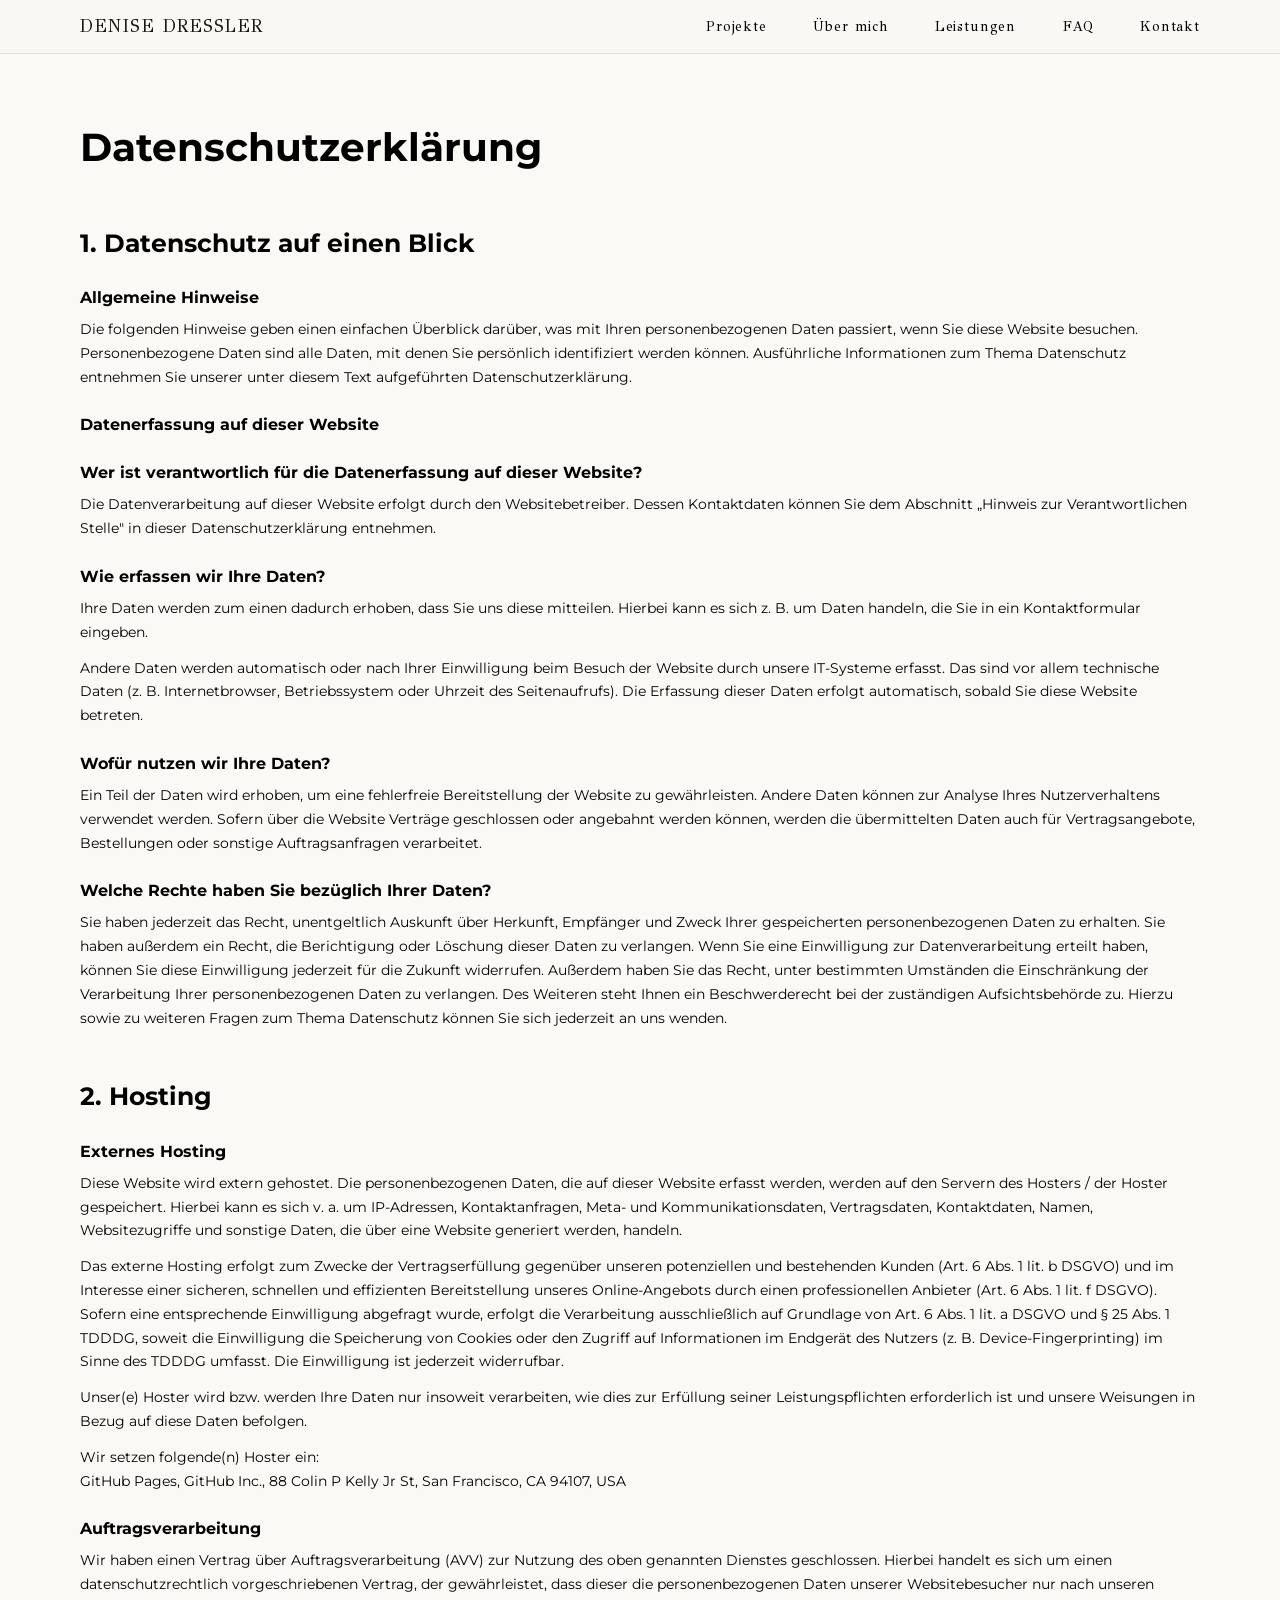
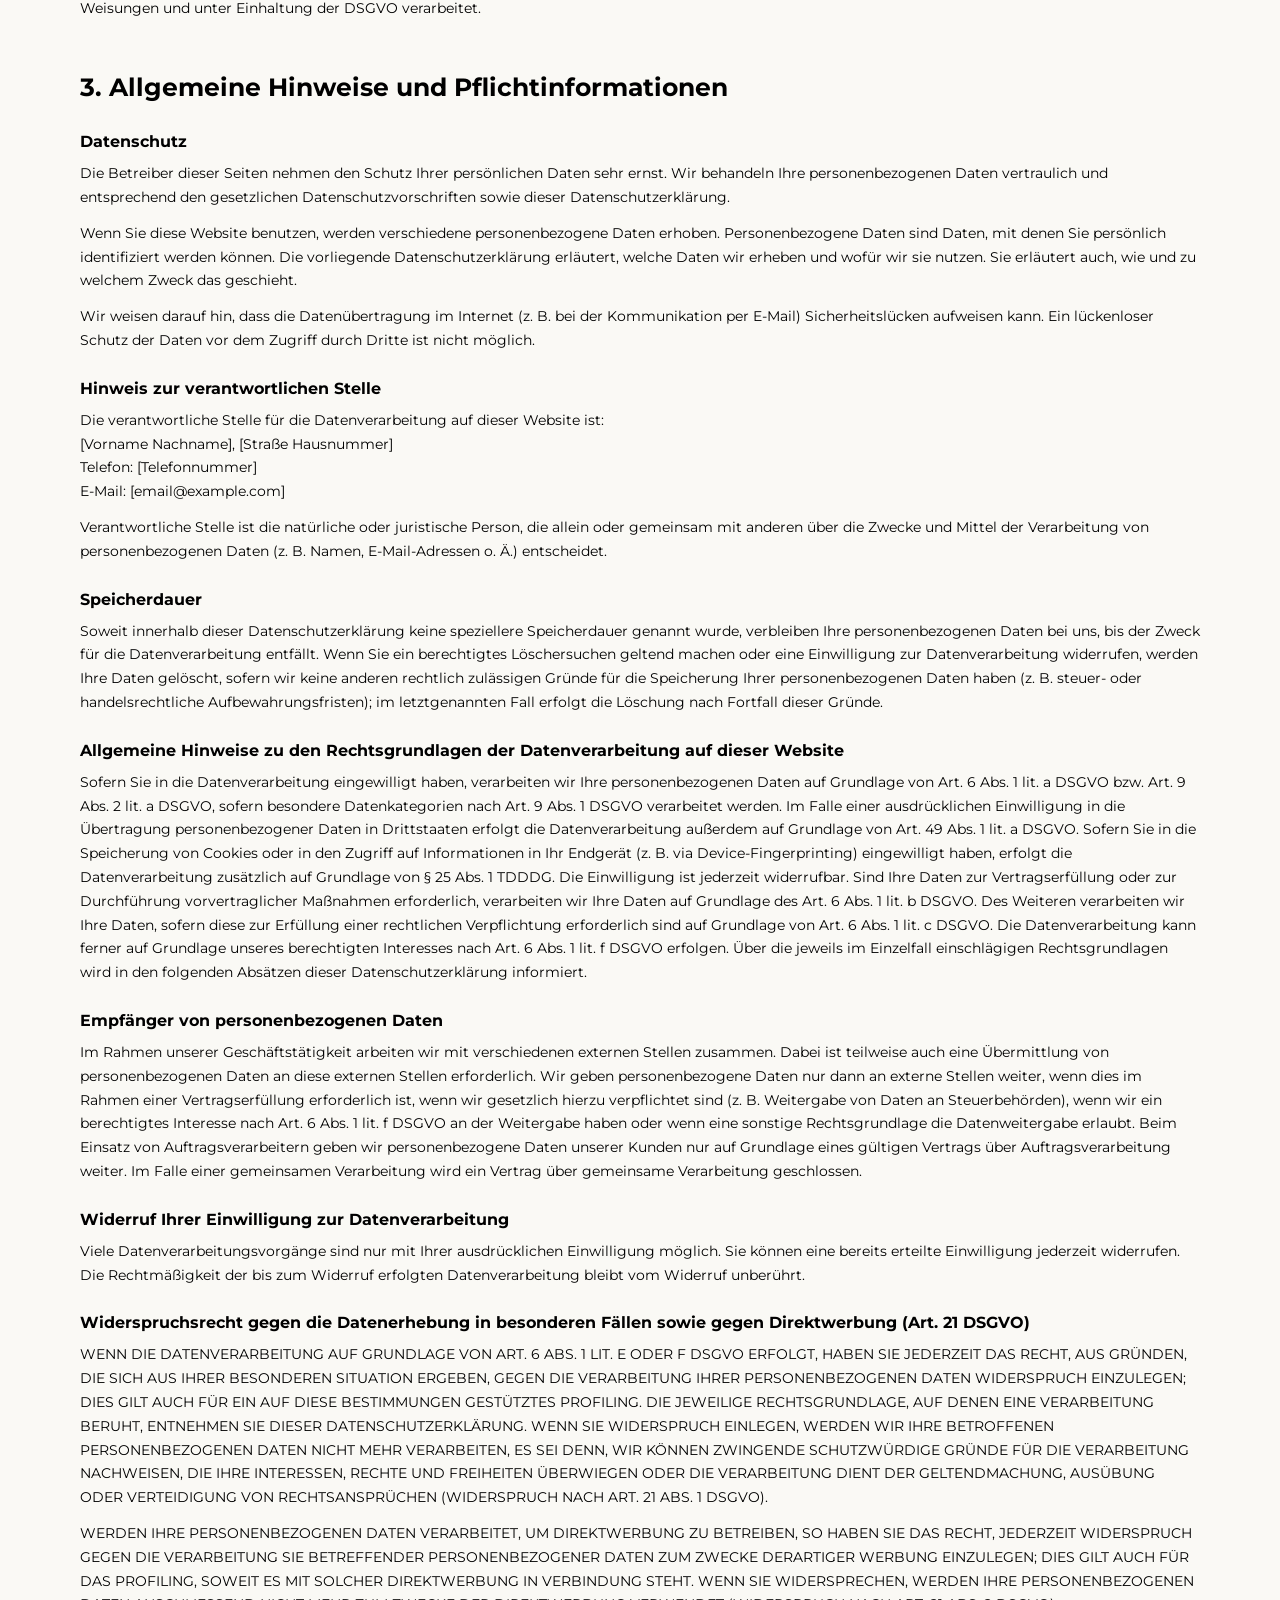
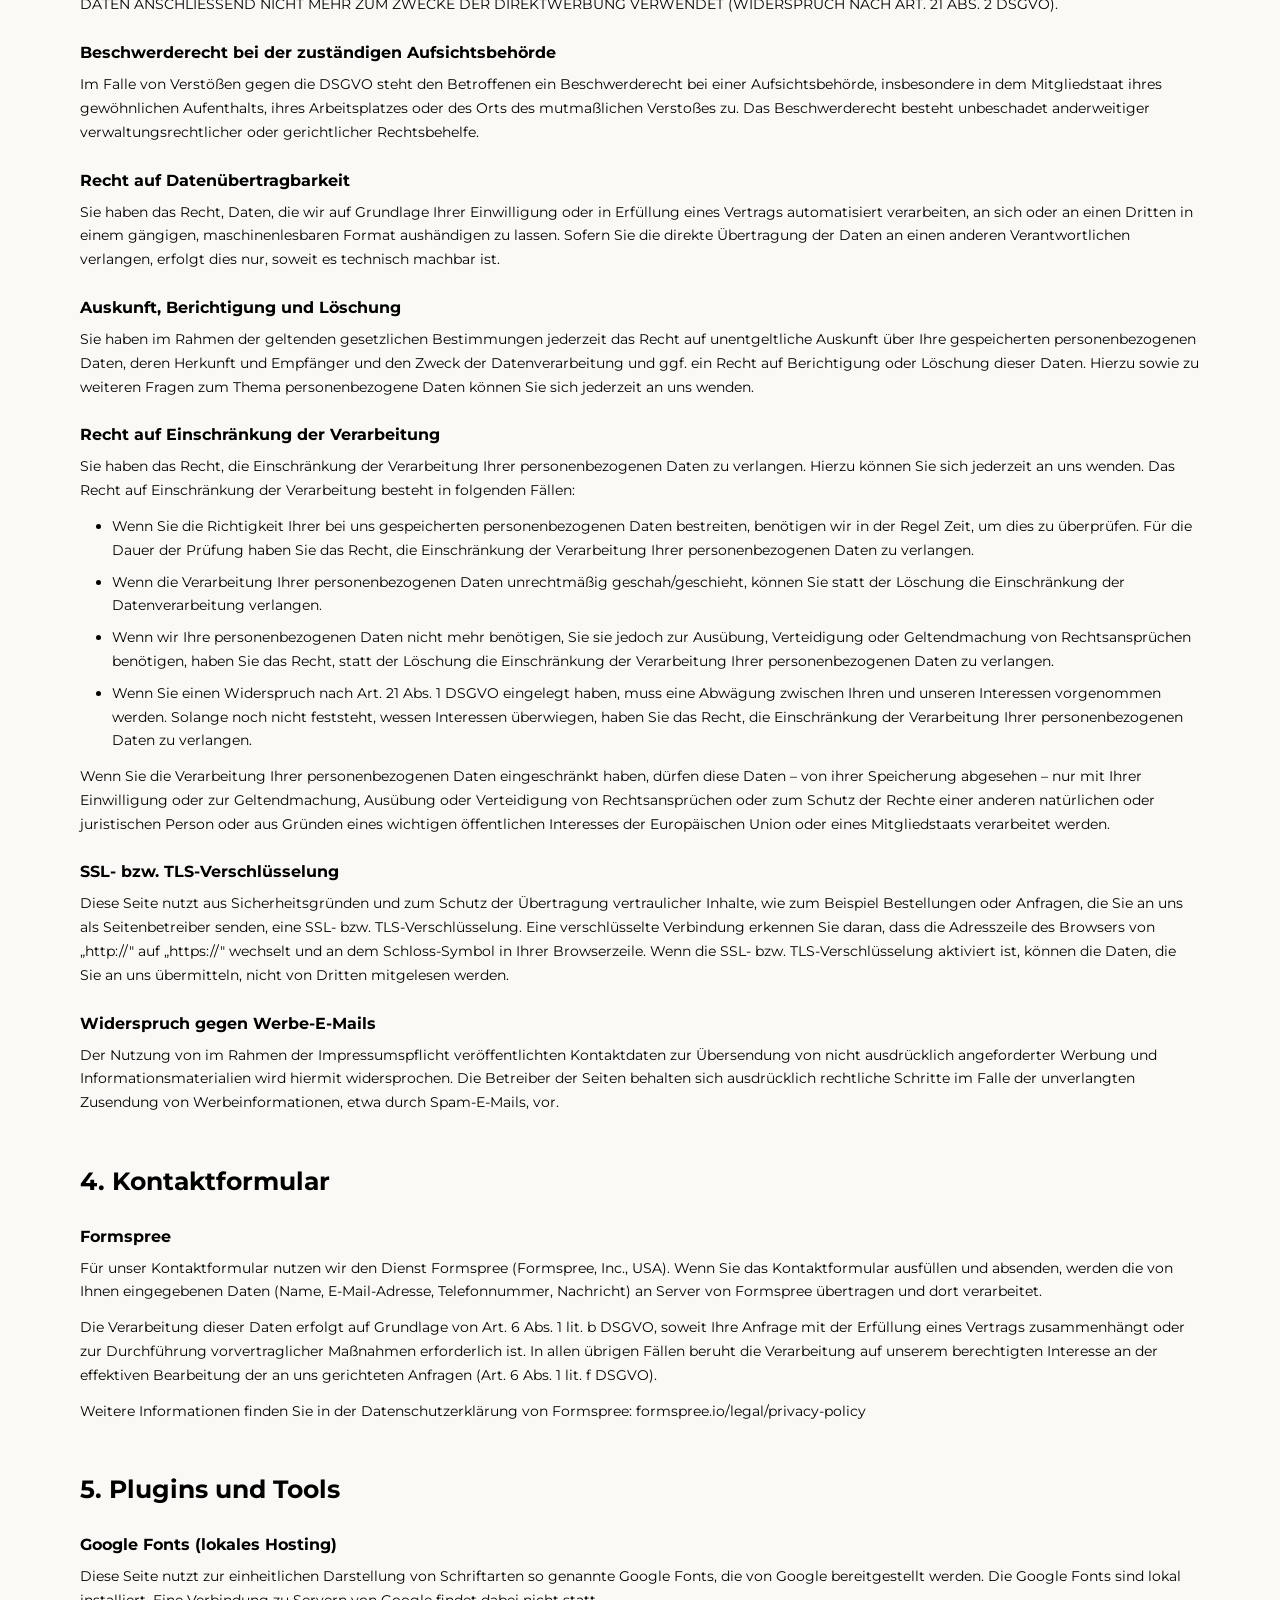
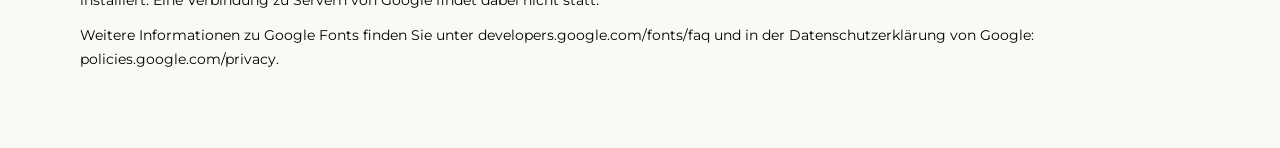
==== pages/datenschutz/index.html @ ee91f753 "first push" ====
<!doctype html>
<html lang="de">
  <head>
    <meta charset="utf-8" />
    <meta name="viewport" content="width=device-width,initial-scale=1" />
    <title>Datenschutz – Denise Dressler Interiors</title>
    <meta name="description" content="Datenschutzerklärung – Denise Dressler Interiors." />
    <meta name="robots" content="noindex" />
    <link rel="stylesheet" href="../../css/main.css" />
  </head>

  <body>

    <header id="header"></header>

    <main class="legal">
      <div class="container">

        <h1 class="legal__title">Datenschutzerklärung</h1>

        <h2 class="legal__subtitle">1. Datenschutz auf einen Blick</h2>

        <h3 class="legal__heading">Allgemeine Hinweise</h3>
        <p>Die folgenden Hinweise geben einen einfachen Überblick darüber, was mit Ihren personenbezogenen Daten passiert, wenn Sie diese Website besuchen. Personenbezogene Daten sind alle Daten, mit denen Sie persönlich identifiziert werden können. Ausführliche Informationen zum Thema Datenschutz entnehmen Sie unserer unter diesem Text aufgeführten Datenschutzerklärung.</p>

        <h3 class="legal__heading">Datenerfassung auf dieser Website</h3>
        <h3 class="legal__heading">Wer ist verantwortlich für die Datenerfassung auf dieser Website?</h3>
        <p>Die Datenverarbeitung auf dieser Website erfolgt durch den Websitebetreiber. Dessen Kontaktdaten können Sie dem Abschnitt „Hinweis zur Verantwortlichen Stelle" in dieser Datenschutzerklärung entnehmen.</p>

        <h3 class="legal__heading">Wie erfassen wir Ihre Daten?</h3>
        <p>Ihre Daten werden zum einen dadurch erhoben, dass Sie uns diese mitteilen. Hierbei kann es sich z. B. um Daten handeln, die Sie in ein Kontaktformular eingeben.</p>
        <p>Andere Daten werden automatisch oder nach Ihrer Einwilligung beim Besuch der Website durch unsere IT-Systeme erfasst. Das sind vor allem technische Daten (z. B. Internetbrowser, Betriebssystem oder Uhrzeit des Seitenaufrufs). Die Erfassung dieser Daten erfolgt automatisch, sobald Sie diese Website betreten.</p>

        <h3 class="legal__heading">Wofür nutzen wir Ihre Daten?</h3>
        <p>Ein Teil der Daten wird erhoben, um eine fehlerfreie Bereitstellung der Website zu gewährleisten. Andere Daten können zur Analyse Ihres Nutzerverhaltens verwendet werden. Sofern über die Website Verträge geschlossen oder angebahnt werden können, werden die übermittelten Daten auch für Vertragsangebote, Bestellungen oder sonstige Auftragsanfragen verarbeitet.</p>

        <h3 class="legal__heading">Welche Rechte haben Sie bezüglich Ihrer Daten?</h3>
        <p>Sie haben jederzeit das Recht, unentgeltlich Auskunft über Herkunft, Empfänger und Zweck Ihrer gespeicherten personenbezogenen Daten zu erhalten. Sie haben außerdem ein Recht, die Berichtigung oder Löschung dieser Daten zu verlangen. Wenn Sie eine Einwilligung zur Datenverarbeitung erteilt haben, können Sie diese Einwilligung jederzeit für die Zukunft widerrufen. Außerdem haben Sie das Recht, unter bestimmten Umständen die Einschränkung der Verarbeitung Ihrer personenbezogenen Daten zu verlangen. Des Weiteren steht Ihnen ein Beschwerderecht bei der zuständigen Aufsichtsbehörde zu. Hierzu sowie zu weiteren Fragen zum Thema Datenschutz können Sie sich jederzeit an uns wenden.</p>

        <h2 class="legal__subtitle">2. Hosting</h2>
        <h3 class="legal__heading">Externes Hosting</h3>
        <p>Diese Website wird extern gehostet. Die personenbezogenen Daten, die auf dieser Website erfasst werden, werden auf den Servern des Hosters / der Hoster gespeichert. Hierbei kann es sich v. a. um IP-Adressen, Kontaktanfragen, Meta- und Kommunikationsdaten, Vertragsdaten, Kontaktdaten, Namen, Websitezugriffe und sonstige Daten, die über eine Website generiert werden, handeln.</p>
        <p>Das externe Hosting erfolgt zum Zwecke der Vertragserfüllung gegenüber unseren potenziellen und bestehenden Kunden (Art. 6 Abs. 1 lit. b DSGVO) und im Interesse einer sicheren, schnellen und effizienten Bereitstellung unseres Online-Angebots durch einen professionellen Anbieter (Art. 6 Abs. 1 lit. f DSGVO). Sofern eine entsprechende Einwilligung abgefragt wurde, erfolgt die Verarbeitung ausschließlich auf Grundlage von Art. 6 Abs. 1 lit. a DSGVO und § 25 Abs. 1 TDDDG, soweit die Einwilligung die Speicherung von Cookies oder den Zugriff auf Informationen im Endgerät des Nutzers (z. B. Device-Fingerprinting) im Sinne des TDDDG umfasst. Die Einwilligung ist jederzeit widerrufbar.</p>
        <p>Unser(e) Hoster wird bzw. werden Ihre Daten nur insoweit verarbeiten, wie dies zur Erfüllung seiner Leistungspflichten erforderlich ist und unsere Weisungen in Bezug auf diese Daten befolgen.</p>
        <p>Wir setzen folgende(n) Hoster ein:<br>GitHub Pages, GitHub Inc., 88 Colin P Kelly Jr St, San Francisco, CA 94107, USA</p>

        <h3 class="legal__heading">Auftragsverarbeitung</h3>
        <p>Wir haben einen Vertrag über Auftragsverarbeitung (AVV) zur Nutzung des oben genannten Dienstes geschlossen. Hierbei handelt es sich um einen datenschutzrechtlich vorgeschriebenen Vertrag, der gewährleistet, dass dieser die personenbezogenen Daten unserer Websitebesucher nur nach unseren Weisungen und unter Einhaltung der DSGVO verarbeitet.</p>

        <h2 class="legal__subtitle">3. Allgemeine Hinweise und Pflichtinformationen</h2>

        <h3 class="legal__heading">Datenschutz</h3>
        <p>Die Betreiber dieser Seiten nehmen den Schutz Ihrer persönlichen Daten sehr ernst. Wir behandeln Ihre personenbezogenen Daten vertraulich und entsprechend den gesetzlichen Datenschutzvorschriften sowie dieser Datenschutzerklärung.</p>
        <p>Wenn Sie diese Website benutzen, werden verschiedene personenbezogene Daten erhoben. Personenbezogene Daten sind Daten, mit denen Sie persönlich identifiziert werden können. Die vorliegende Datenschutzerklärung erläutert, welche Daten wir erheben und wofür wir sie nutzen. Sie erläutert auch, wie und zu welchem Zweck das geschieht.</p>
        <p>Wir weisen darauf hin, dass die Datenübertragung im Internet (z. B. bei der Kommunikation per E-Mail) Sicherheitslücken aufweisen kann. Ein lückenloser Schutz der Daten vor dem Zugriff durch Dritte ist nicht möglich.</p>

        <h3 class="legal__heading">Hinweis zur verantwortlichen Stelle</h3>
        <p>Die verantwortliche Stelle für die Datenverarbeitung auf dieser Website ist:<br>
        [Vorname Nachname], [Straße Hausnummer]<br>
        Telefon: [Telefonnummer]<br>
        E-Mail: [email@example.com]</p>
        <p>Verantwortliche Stelle ist die natürliche oder juristische Person, die allein oder gemeinsam mit anderen über die Zwecke und Mittel der Verarbeitung von personenbezogenen Daten (z. B. Namen, E-Mail-Adressen o. Ä.) entscheidet.</p>

        <h3 class="legal__heading">Speicherdauer</h3>
        <p>Soweit innerhalb dieser Datenschutzerklärung keine speziellere Speicherdauer genannt wurde, verbleiben Ihre personenbezogenen Daten bei uns, bis der Zweck für die Datenverarbeitung entfällt. Wenn Sie ein berechtigtes Löschersuchen geltend machen oder eine Einwilligung zur Datenverarbeitung widerrufen, werden Ihre Daten gelöscht, sofern wir keine anderen rechtlich zulässigen Gründe für die Speicherung Ihrer personenbezogenen Daten haben (z. B. steuer- oder handelsrechtliche Aufbewahrungsfristen); im letztgenannten Fall erfolgt die Löschung nach Fortfall dieser Gründe.</p>

        <h3 class="legal__heading">Allgemeine Hinweise zu den Rechtsgrundlagen der Datenverarbeitung auf dieser Website</h3>
        <p>Sofern Sie in die Datenverarbeitung eingewilligt haben, verarbeiten wir Ihre personenbezogenen Daten auf Grundlage von Art. 6 Abs. 1 lit. a DSGVO bzw. Art. 9 Abs. 2 lit. a DSGVO, sofern besondere Datenkategorien nach Art. 9 Abs. 1 DSGVO verarbeitet werden. Im Falle einer ausdrücklichen Einwilligung in die Übertragung personenbezogener Daten in Drittstaaten erfolgt die Datenverarbeitung außerdem auf Grundlage von Art. 49 Abs. 1 lit. a DSGVO. Sofern Sie in die Speicherung von Cookies oder in den Zugriff auf Informationen in Ihr Endgerät (z. B. via Device-Fingerprinting) eingewilligt haben, erfolgt die Datenverarbeitung zusätzlich auf Grundlage von § 25 Abs. 1 TDDDG. Die Einwilligung ist jederzeit widerrufbar. Sind Ihre Daten zur Vertragserfüllung oder zur Durchführung vorvertraglicher Maßnahmen erforderlich, verarbeiten wir Ihre Daten auf Grundlage des Art. 6 Abs. 1 lit. b DSGVO. Des Weiteren verarbeiten wir Ihre Daten, sofern diese zur Erfüllung einer rechtlichen Verpflichtung erforderlich sind auf Grundlage von Art. 6 Abs. 1 lit. c DSGVO. Die Datenverarbeitung kann ferner auf Grundlage unseres berechtigten Interesses nach Art. 6 Abs. 1 lit. f DSGVO erfolgen. Über die jeweils im Einzelfall einschlägigen Rechtsgrundlagen wird in den folgenden Absätzen dieser Datenschutzerklärung informiert.</p>

        <h3 class="legal__heading">Empfänger von personenbezogenen Daten</h3>
        <p>Im Rahmen unserer Geschäftstätigkeit arbeiten wir mit verschiedenen externen Stellen zusammen. Dabei ist teilweise auch eine Übermittlung von personenbezogenen Daten an diese externen Stellen erforderlich. Wir geben personenbezogene Daten nur dann an externe Stellen weiter, wenn dies im Rahmen einer Vertragserfüllung erforderlich ist, wenn wir gesetzlich hierzu verpflichtet sind (z. B. Weitergabe von Daten an Steuerbehörden), wenn wir ein berechtigtes Interesse nach Art. 6 Abs. 1 lit. f DSGVO an der Weitergabe haben oder wenn eine sonstige Rechtsgrundlage die Datenweitergabe erlaubt. Beim Einsatz von Auftragsverarbeitern geben wir personenbezogene Daten unserer Kunden nur auf Grundlage eines gültigen Vertrags über Auftragsverarbeitung weiter. Im Falle einer gemeinsamen Verarbeitung wird ein Vertrag über gemeinsame Verarbeitung geschlossen.</p>

        <h3 class="legal__heading">Widerruf Ihrer Einwilligung zur Datenverarbeitung</h3>
        <p>Viele Datenverarbeitungsvorgänge sind nur mit Ihrer ausdrücklichen Einwilligung möglich. Sie können eine bereits erteilte Einwilligung jederzeit widerrufen. Die Rechtmäßigkeit der bis zum Widerruf erfolgten Datenverarbeitung bleibt vom Widerruf unberührt.</p>

        <h3 class="legal__heading">Widerspruchsrecht gegen die Datenerhebung in besonderen Fällen sowie gegen Direktwerbung (Art. 21 DSGVO)</h3>
        <p>WENN DIE DATENVERARBEITUNG AUF GRUNDLAGE VON ART. 6 ABS. 1 LIT. E ODER F DSGVO ERFOLGT, HABEN SIE JEDERZEIT DAS RECHT, AUS GRÜNDEN, DIE SICH AUS IHRER BESONDEREN SITUATION ERGEBEN, GEGEN DIE VERARBEITUNG IHRER PERSONENBEZOGENEN DATEN WIDERSPRUCH EINZULEGEN; DIES GILT AUCH FÜR EIN AUF DIESE BESTIMMUNGEN GESTÜTZTES PROFILING. DIE JEWEILIGE RECHTSGRUNDLAGE, AUF DENEN EINE VERARBEITUNG BERUHT, ENTNEHMEN SIE DIESER DATENSCHUTZERKLÄRUNG. WENN SIE WIDERSPRUCH EINLEGEN, WERDEN WIR IHRE BETROFFENEN PERSONENBEZOGENEN DATEN NICHT MEHR VERARBEITEN, ES SEI DENN, WIR KÖNNEN ZWINGENDE SCHUTZWÜRDIGE GRÜNDE FÜR DIE VERARBEITUNG NACHWEISEN, DIE IHRE INTERESSEN, RECHTE UND FREIHEITEN ÜBERWIEGEN ODER DIE VERARBEITUNG DIENT DER GELTENDMACHUNG, AUSÜBUNG ODER VERTEIDIGUNG VON RECHTSANSPRÜCHEN (WIDERSPRUCH NACH ART. 21 ABS. 1 DSGVO).</p>
        <p>WERDEN IHRE PERSONENBEZOGENEN DATEN VERARBEITET, UM DIREKTWERBUNG ZU BETREIBEN, SO HABEN SIE DAS RECHT, JEDERZEIT WIDERSPRUCH GEGEN DIE VERARBEITUNG SIE BETREFFENDER PERSONENBEZOGENER DATEN ZUM ZWECKE DERARTIGER WERBUNG EINZULEGEN; DIES GILT AUCH FÜR DAS PROFILING, SOWEIT ES MIT SOLCHER DIREKTWERBUNG IN VERBINDUNG STEHT. WENN SIE WIDERSPRECHEN, WERDEN IHRE PERSONENBEZOGENEN DATEN ANSCHLIESSEND NICHT MEHR ZUM ZWECKE DER DIREKTWERBUNG VERWENDET (WIDERSPRUCH NACH ART. 21 ABS. 2 DSGVO).</p>

        <h3 class="legal__heading">Beschwerderecht bei der zuständigen Aufsichtsbehörde</h3>
        <p>Im Falle von Verstößen gegen die DSGVO steht den Betroffenen ein Beschwerderecht bei einer Aufsichtsbehörde, insbesondere in dem Mitgliedstaat ihres gewöhnlichen Aufenthalts, ihres Arbeitsplatzes oder des Orts des mutmaßlichen Verstoßes zu. Das Beschwerderecht besteht unbeschadet anderweitiger verwaltungsrechtlicher oder gerichtlicher Rechtsbehelfe.</p>

        <h3 class="legal__heading">Recht auf Datenübertragbarkeit</h3>
        <p>Sie haben das Recht, Daten, die wir auf Grundlage Ihrer Einwilligung oder in Erfüllung eines Vertrags automatisiert verarbeiten, an sich oder an einen Dritten in einem gängigen, maschinenlesbaren Format aushändigen zu lassen. Sofern Sie die direkte Übertragung der Daten an einen anderen Verantwortlichen verlangen, erfolgt dies nur, soweit es technisch machbar ist.</p>

        <h3 class="legal__heading">Auskunft, Berichtigung und Löschung</h3>
        <p>Sie haben im Rahmen der geltenden gesetzlichen Bestimmungen jederzeit das Recht auf unentgeltliche Auskunft über Ihre gespeicherten personenbezogenen Daten, deren Herkunft und Empfänger und den Zweck der Datenverarbeitung und ggf. ein Recht auf Berichtigung oder Löschung dieser Daten. Hierzu sowie zu weiteren Fragen zum Thema personenbezogene Daten können Sie sich jederzeit an uns wenden.</p>

        <h3 class="legal__heading">Recht auf Einschränkung der Verarbeitung</h3>
        <p>Sie haben das Recht, die Einschränkung der Verarbeitung Ihrer personenbezogenen Daten zu verlangen. Hierzu können Sie sich jederzeit an uns wenden. Das Recht auf Einschränkung der Verarbeitung besteht in folgenden Fällen:</p>
        <ul class="legal__list">
          <li>Wenn Sie die Richtigkeit Ihrer bei uns gespeicherten personenbezogenen Daten bestreiten, benötigen wir in der Regel Zeit, um dies zu überprüfen. Für die Dauer der Prüfung haben Sie das Recht, die Einschränkung der Verarbeitung Ihrer personenbezogenen Daten zu verlangen.</li>
          <li>Wenn die Verarbeitung Ihrer personenbezogenen Daten unrechtmäßig geschah/geschieht, können Sie statt der Löschung die Einschränkung der Datenverarbeitung verlangen.</li>
          <li>Wenn wir Ihre personenbezogenen Daten nicht mehr benötigen, Sie sie jedoch zur Ausübung, Verteidigung oder Geltendmachung von Rechtsansprüchen benötigen, haben Sie das Recht, statt der Löschung die Einschränkung der Verarbeitung Ihrer personenbezogenen Daten zu verlangen.</li>
          <li>Wenn Sie einen Widerspruch nach Art. 21 Abs. 1 DSGVO eingelegt haben, muss eine Abwägung zwischen Ihren und unseren Interessen vorgenommen werden. Solange noch nicht feststeht, wessen Interessen überwiegen, haben Sie das Recht, die Einschränkung der Verarbeitung Ihrer personenbezogenen Daten zu verlangen.</li>
        </ul>
        <p>Wenn Sie die Verarbeitung Ihrer personenbezogenen Daten eingeschränkt haben, dürfen diese Daten – von ihrer Speicherung abgesehen – nur mit Ihrer Einwilligung oder zur Geltendmachung, Ausübung oder Verteidigung von Rechtsansprüchen oder zum Schutz der Rechte einer anderen natürlichen oder juristischen Person oder aus Gründen eines wichtigen öffentlichen Interesses der Europäischen Union oder eines Mitgliedstaats verarbeitet werden.</p>

        <h3 class="legal__heading">SSL- bzw. TLS-Verschlüsselung</h3>
        <p>Diese Seite nutzt aus Sicherheitsgründen und zum Schutz der Übertragung vertraulicher Inhalte, wie zum Beispiel Bestellungen oder Anfragen, die Sie an uns als Seitenbetreiber senden, eine SSL- bzw. TLS-Verschlüsselung. Eine verschlüsselte Verbindung erkennen Sie daran, dass die Adresszeile des Browsers von „http://" auf „https://" wechselt und an dem Schloss-Symbol in Ihrer Browserzeile. Wenn die SSL- bzw. TLS-Verschlüsselung aktiviert ist, können die Daten, die Sie an uns übermitteln, nicht von Dritten mitgelesen werden.</p>

        <h3 class="legal__heading">Widerspruch gegen Werbe-E-Mails</h3>
        <p>Der Nutzung von im Rahmen der Impressumspflicht veröffentlichten Kontaktdaten zur Übersendung von nicht ausdrücklich angeforderter Werbung und Informationsmaterialien wird hiermit widersprochen. Die Betreiber der Seiten behalten sich ausdrücklich rechtliche Schritte im Falle der unverlangten Zusendung von Werbeinformationen, etwa durch Spam-E-Mails, vor.</p>

        <h2 class="legal__subtitle">4. Kontaktformular</h2>

        <h3 class="legal__heading">Formspree</h3>
        <p>Für unser Kontaktformular nutzen wir den Dienst Formspree (Formspree, Inc., USA). Wenn Sie das Kontaktformular ausfüllen und absenden, werden die von Ihnen eingegebenen Daten (Name, E-Mail-Adresse, Telefonnummer, Nachricht) an Server von Formspree übertragen und dort verarbeitet.</p>
        <p>Die Verarbeitung dieser Daten erfolgt auf Grundlage von Art. 6 Abs. 1 lit. b DSGVO, soweit Ihre Anfrage mit der Erfüllung eines Vertrags zusammenhängt oder zur Durchführung vorvertraglicher Maßnahmen erforderlich ist. In allen übrigen Fällen beruht die Verarbeitung auf unserem berechtigten Interesse an der effektiven Bearbeitung der an uns gerichteten Anfragen (Art. 6 Abs. 1 lit. f DSGVO).</p>
        <p>Weitere Informationen finden Sie in der Datenschutzerklärung von Formspree: <a href="https://formspree.io/legal/privacy-policy/" target="_blank" rel="noopener">formspree.io/legal/privacy-policy</a></p>

        <h2 class="legal__subtitle">5. Plugins und Tools</h2>

        <h3 class="legal__heading">Google Fonts (lokales Hosting)</h3>
        <p>Diese Seite nutzt zur einheitlichen Darstellung von Schriftarten so genannte Google Fonts, die von Google bereitgestellt werden. Die Google Fonts sind lokal installiert. Eine Verbindung zu Servern von Google findet dabei nicht statt.</p>
        <p>Weitere Informationen zu Google Fonts finden Sie unter <a href="https://developers.google.com/fonts/faq" target="_blank" rel="noopener">developers.google.com/fonts/faq</a> und in der Datenschutzerklärung von Google: <a href="https://policies.google.com/privacy?hl=de" target="_blank" rel="noopener">policies.google.com/privacy</a>.</p>

      </div>
    </main>

    <div id="footer"></div>

    <script src="/js/main.js"></script>

  </body>
</html>
---- css/main.css ----
/* base */
@import "./base/reset.css";
@import "./base/base.css";
@import "./base/variables.css";
@import "./base/typography.css";

/* layout */
@import "./layout/container.css";
@import "./layout/header.css";
@import "./layout/footer.css";

/* components */
@import "./components/navbar.css";
@import "./components/button.css";
@import "./components/badge.css";

/* utilities */
@import "./utilities/flex.css";
@import "./utilities/spacing.css";

/* pages */
@import "./pages/home.css";
@import "./pages/legal.css";
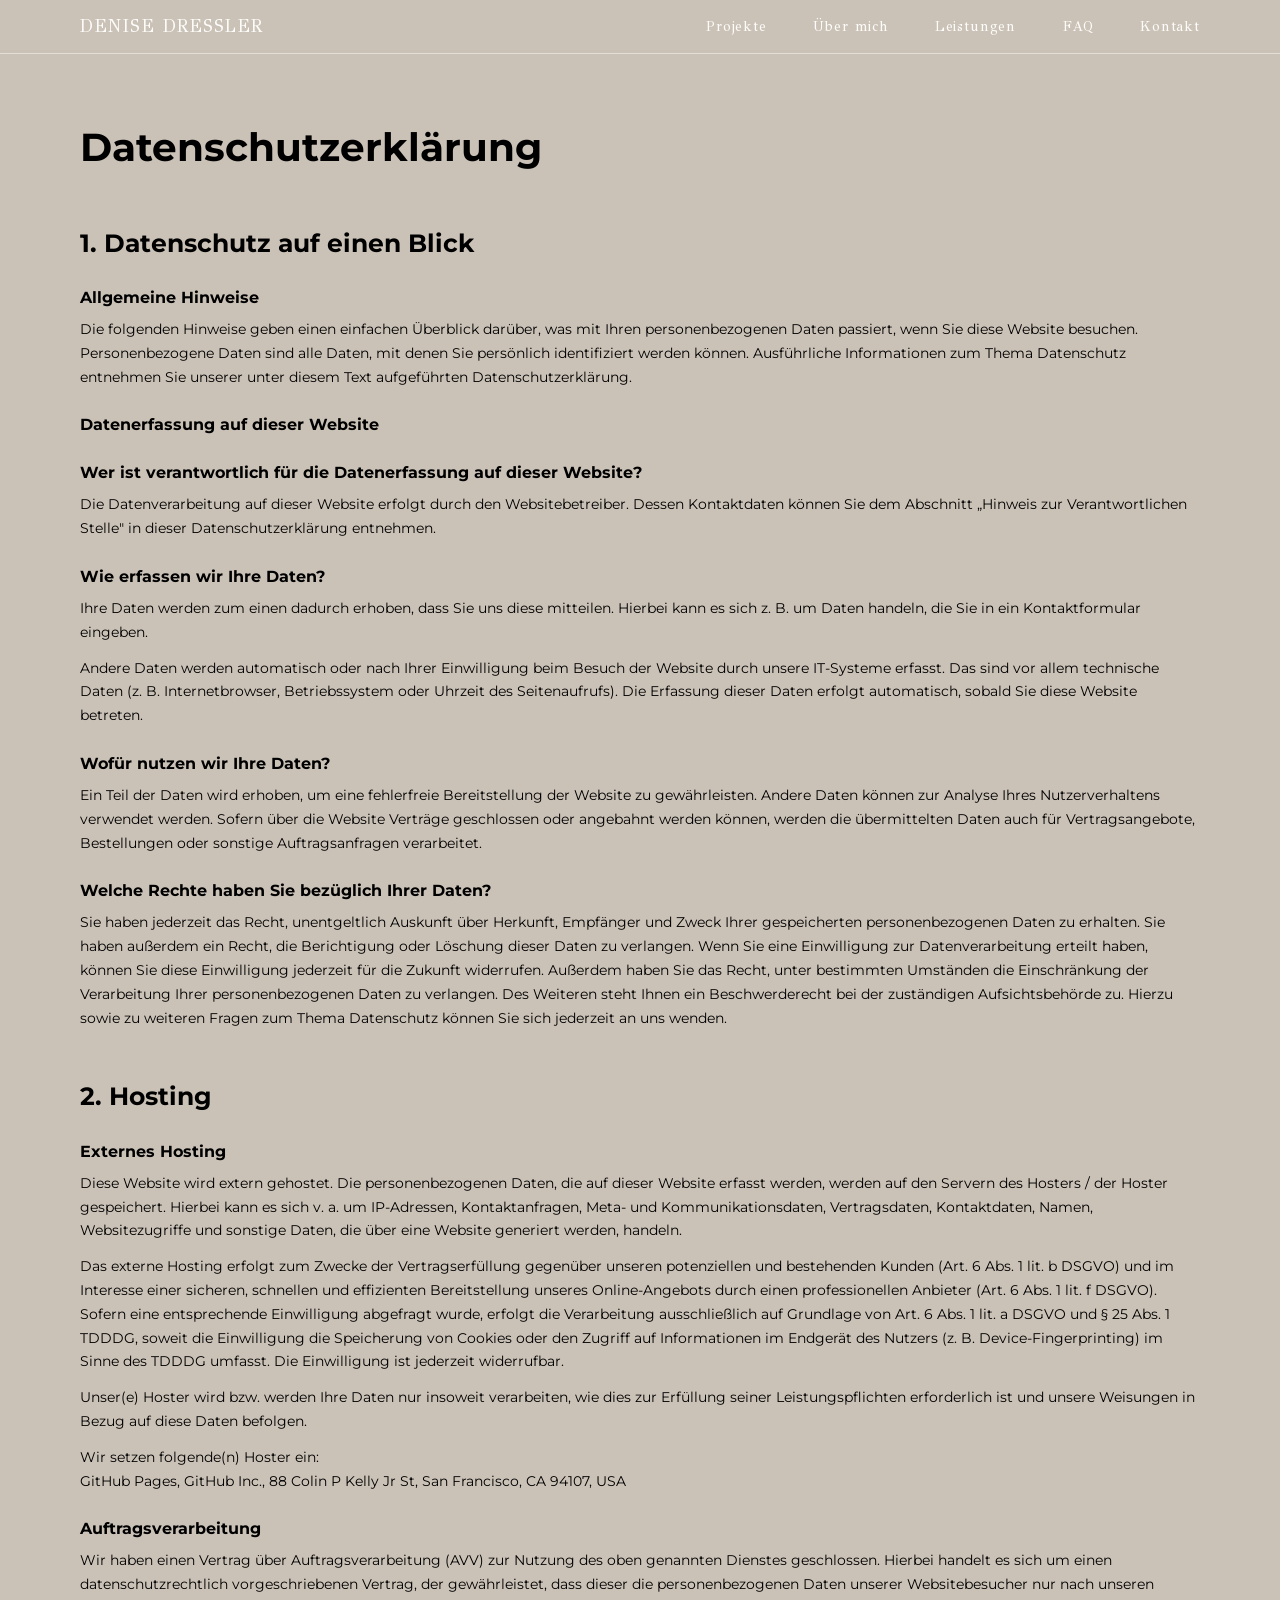
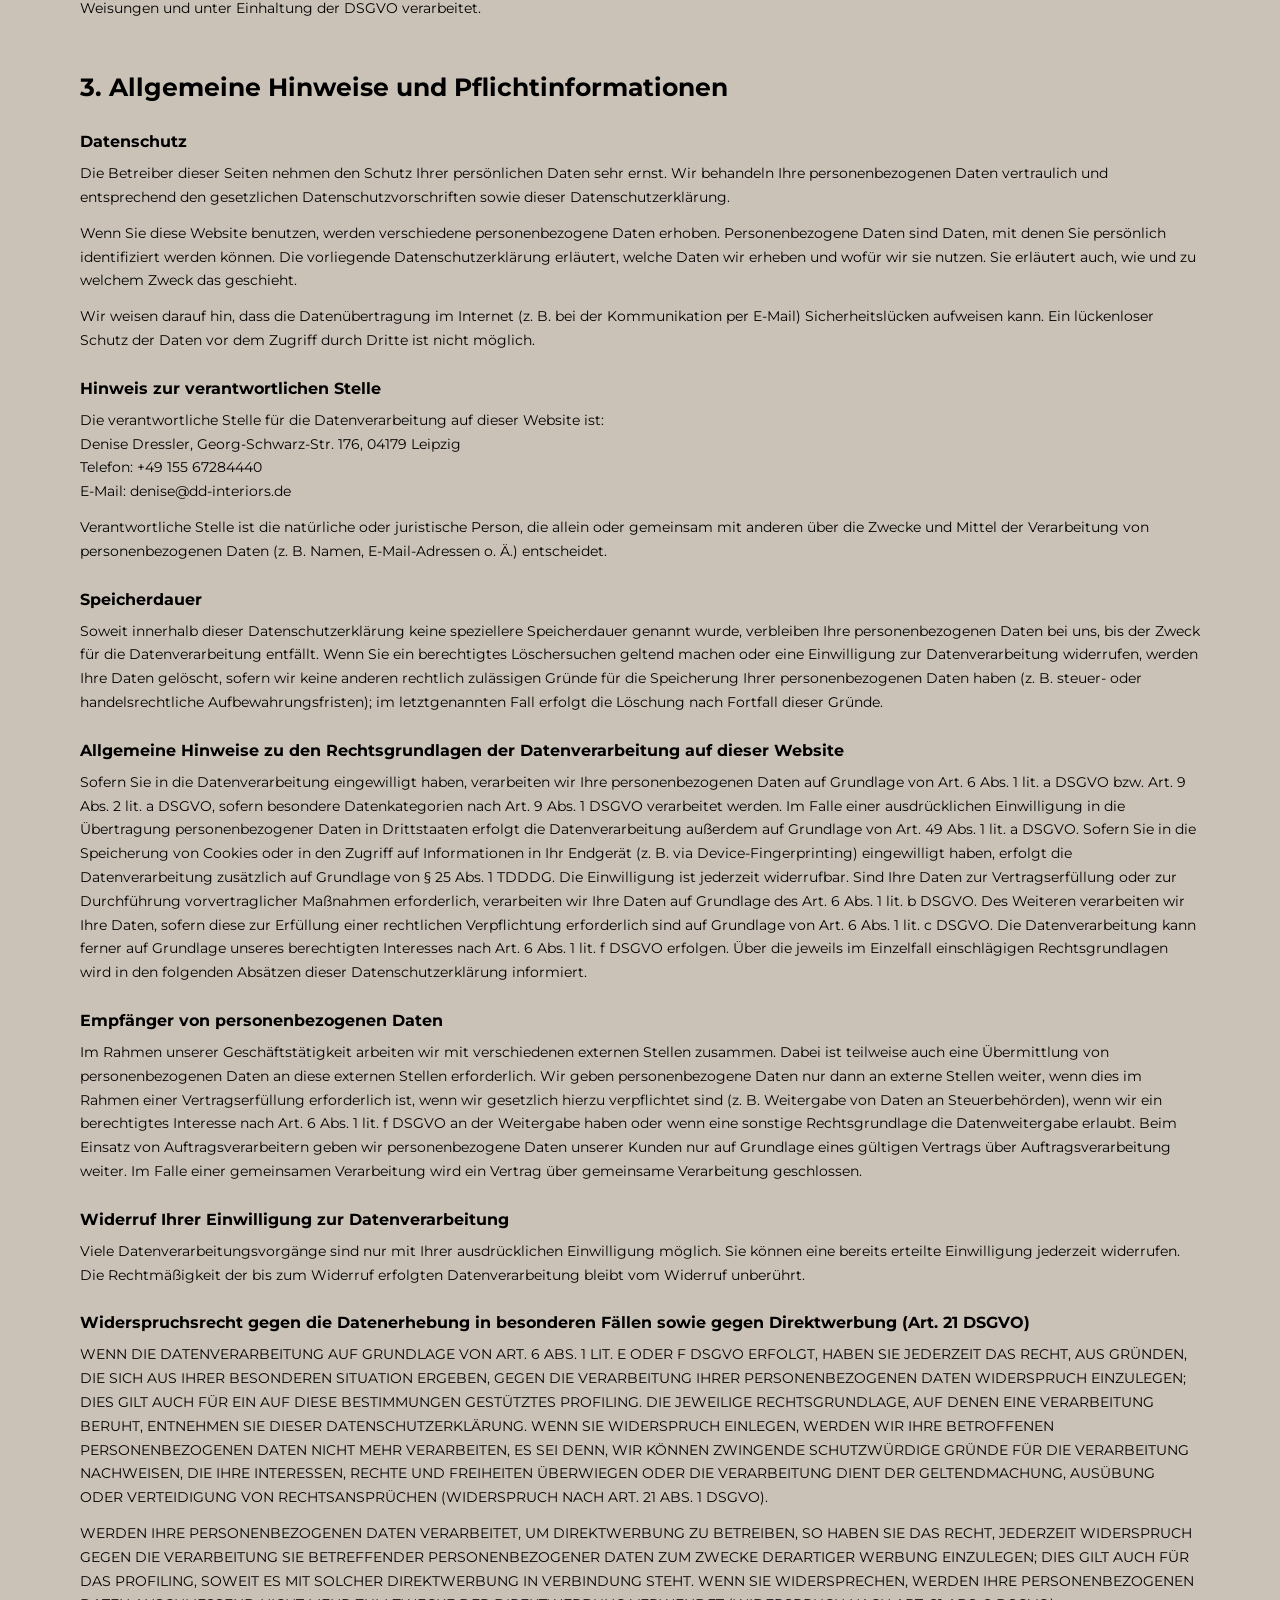
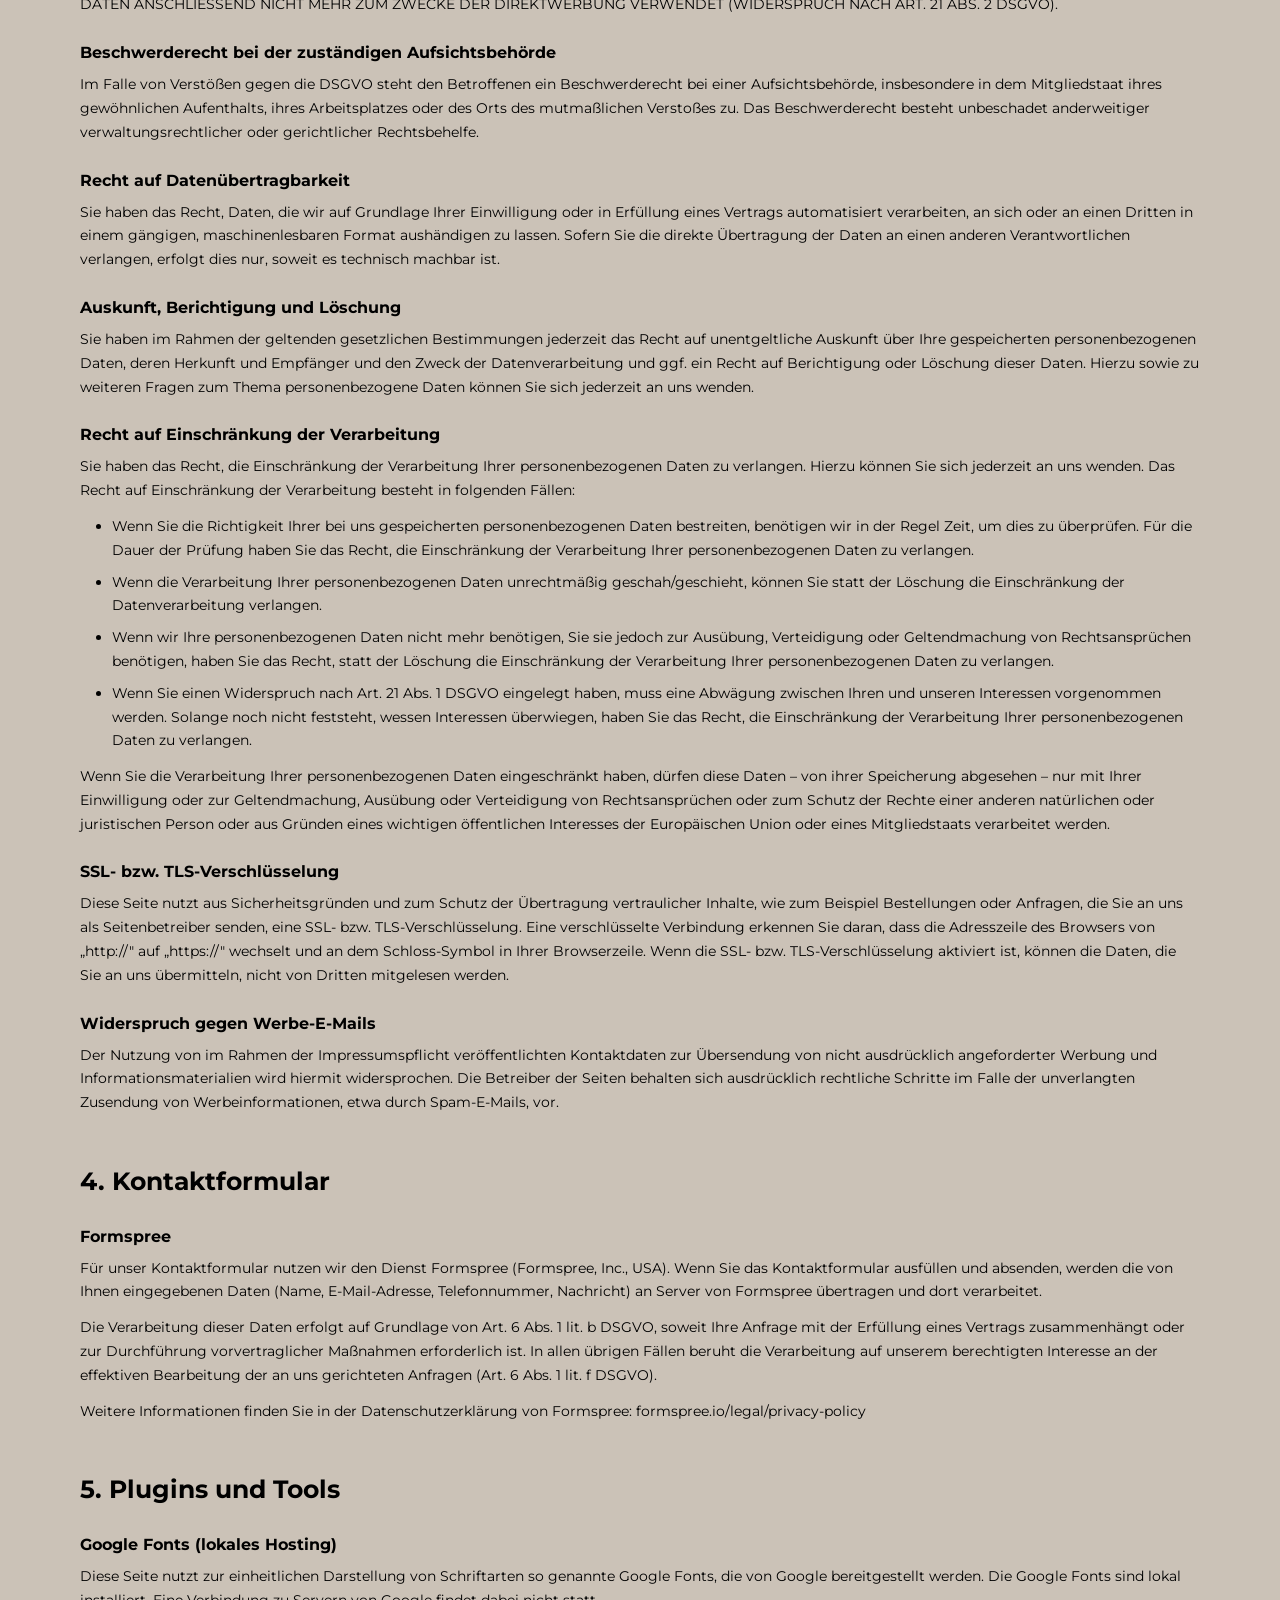
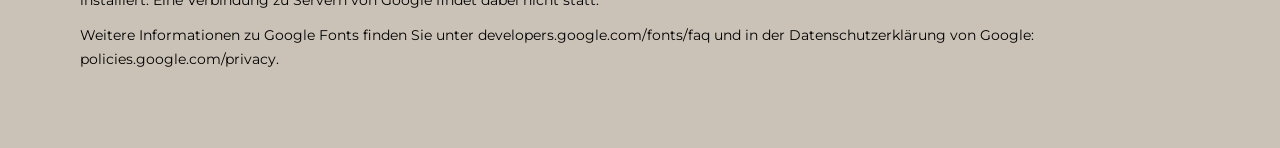
==== commit 084ae536: "big change" ====
--- a/pages/datenschutz/index.html
+++ b/pages/datenschutz/index.html
@@ -56,9 +56,9 @@
 
         <h3 class="legal__heading">Hinweis zur verantwortlichen Stelle</h3>
         <p>Die verantwortliche Stelle für die Datenverarbeitung auf dieser Website ist:<br>
-        [Vorname Nachname], [Straße Hausnummer]<br>
-        Telefon: [Telefonnummer]<br>
-        E-Mail: [email@example.com]</p>
+        Denise Dressler, Georg-Schwarz-Str. 176, 04179 Leipzig<br>
+        Telefon: +49 155 67284440<br>
+        E-Mail: denise@dd-interiors.de</p>
         <p>Verantwortliche Stelle ist die natürliche oder juristische Person, die allein oder gemeinsam mit anderen über die Zwecke und Mittel der Verarbeitung von personenbezogenen Daten (z. B. Namen, E-Mail-Adressen o. Ä.) entscheidet.</p>
 
         <h3 class="legal__heading">Speicherdauer</h3>
